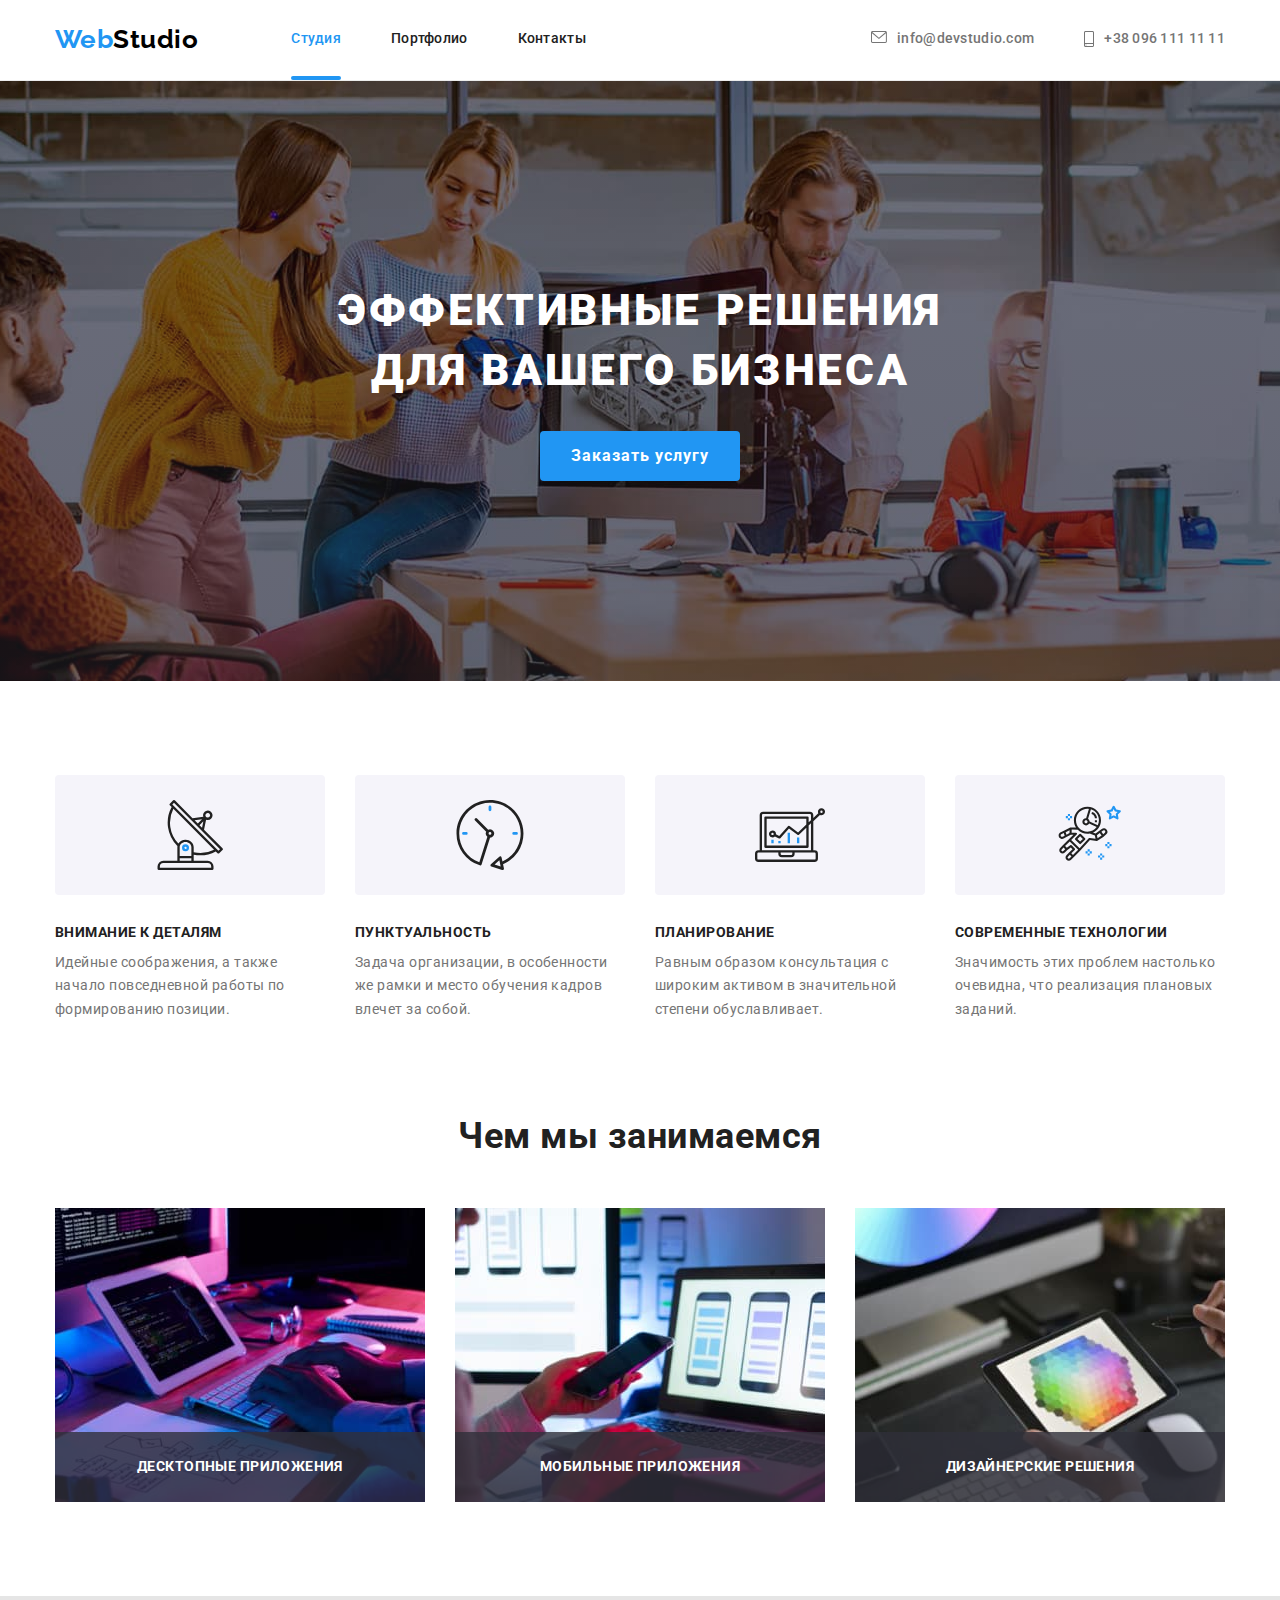
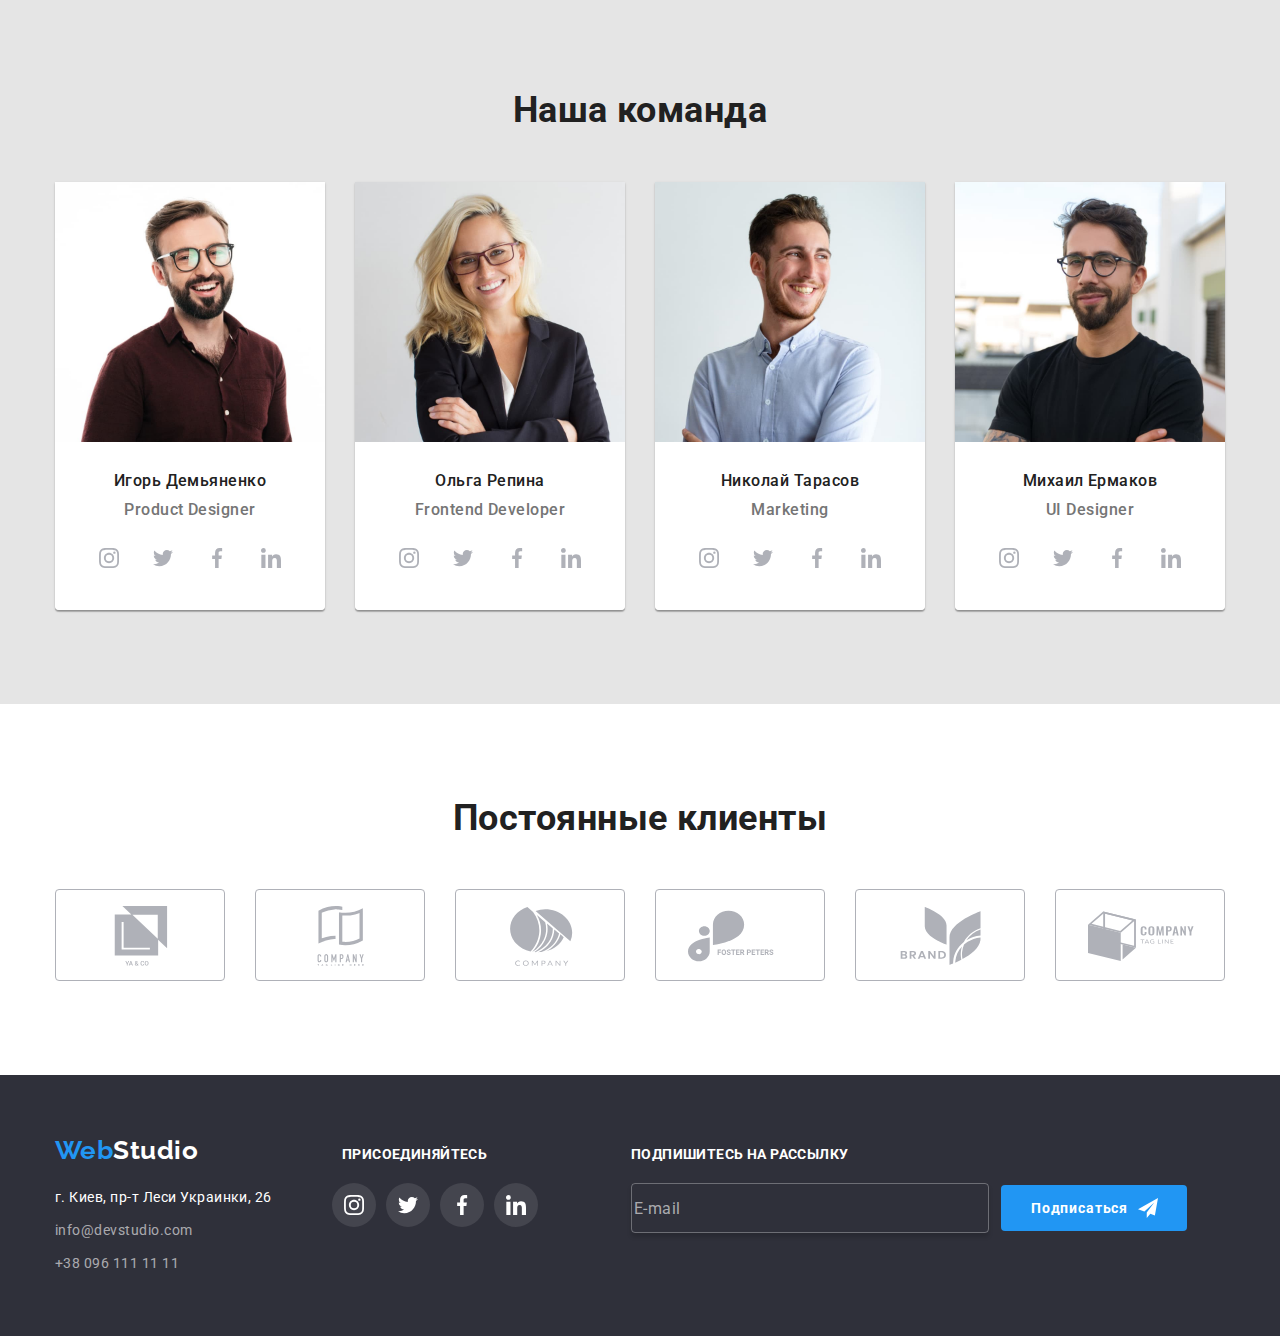
==== index.html @ bc5a78b4 "Made clients section" ====
<!DOCTYPE html>
<html lang="ru">
  <head>
    <meta charset="UTF-8" />
    <meta http-equiv="X-UA-Compatible" content="IE=edge" />
    <meta name="viewport" content="width=device-width, initial-scale=1.0" />
    <title>Document</title>
    <link rel="preconnect" href="https://fonts.googleapis.com" />
    <link rel="preconnect" href="https://fonts.gstatic.com" crossorigin />
    <link
      href="https://fonts.googleapis.com/css2?family=Raleway:wght@700&family=Roboto:wght@400;500;700;900&display=swap"
      rel="stylesheet"
    />
    <link
      rel="stylesheet"
      href="https://cdnjs.cloudflare.com/ajax/libs/modern-normalize/1.1.0/modern-normalize.css"
    />
    <link rel="stylesheet" href="./css/styles.css" />
  </head>

  <body class="page">
    <!-- Шапка сайта -->

    <header class="page-header">
      <div class="container">
        <div class="header-box">
          <nav class="site-nav">
            <a href="./index.html" class="logo logo--header-logo link"
              >Web<span class="logo--dark-logo">Studio</span></a
            >

            <ul class="site-nav__list list">
              <li class="site-nav__item">
                <a href="./index.html" class="site-nav__link link current"
                  >Студия</a
                >
              </li>
              <li class="site-nav__item">
                <a href="./portfolio.html" class="site-nav__link link"
                  >Портфолио</a
                >
              </li>
              <li class="site-nav__item">
                <a href="#" class="site-nav__link link">Контакты</a>
              </li>
            </ul>
          </nav>

          <ul class="header-contacts list">
            <li class="header-contacts__item">
              <a
                href="mailto:info@devstudio.com"
                class="header-contacts__link link"
                ><svg class="header-contacts__icon" width="16" height="12">
                  <use href="./images/symbol-defs.svg#icon-envelope"></use>
                </svg>
                info@devstudio.com</a
              >
            </li>
            <li class="header-contacts__item">
              <a href="tel:+380961111111" class="header-contacts__link link"
                ><svg class="header-contacts__icon" width="10" height="16">
                  <use href="./images/symbol-defs.svg#icon-smartphone"></use>
                </svg>
                +38 096 111 11 11</a
              >
            </li>
          </ul>
        </div>
      </div>
    </header>

    <main>
      <!-- Герой -->

      <section class="hero">
        <div class="container">
          <h1 class="hero-title">Эффективные решения для вашего бизнеса</h1>
          <button type="button" class="button button--primary" data-modal-open>
            Заказать услугу
          </button>
        </div>
      </section>

      <!-- Преймущества -->

      <section class="advantages section">
        <div class="advantages-box container">
          <h2 class="advantages__title section__title visually-hidden">
            Наши преймущества
          </h2>
          <ul class="list advantages-list">
            <li class="advantages-list__item">
              <div class="advantages-list__box">
                <svg class="advantages-list__icon">
                  <use
                    href="./images/symbol-defs.svg#icon-Group123"
                    width="70"
                    height="70"
                  ></use>
                </svg>
              </div>

              <h3 class="advantages-list__title">Внимание к деталям</h3>
              <p class="advantages-list__text">
                Идейные соображения, а также начало повседневной работы по
                формированию позиции.
              </p>
            </li>
            <li class="advantages-list__item">
              <div class="advantages-list__box">
                <svg class="advantages-list__icon">
                  <use
                    href="./images/symbol-defs.svg#icon-clock-1"
                    width="70"
                    height="70"
                  ></use>
                </svg>
              </div>
              <h3 class="advantages-list__title">Пунктуальность</h3>
              <p class="advantages-list__text">
                Задача организации, в особенности же рамки и место обучения
                кадров влечет за собой.
              </p>
            </li>
            <li class="advantages-list__item">
              <div class="advantages-list__box">
                <svg class="advantages-list__icon">
                  <use
                    href="./images/symbol-defs.svg#icon-diagram-1"
                    width="70"
                    height="70"
                  ></use>
                </svg>
              </div>
              <h3 class="advantages-list__title">Планирование</h3>
              <p class="advantages-list__text">
                Равным образом консультация с широким активом в значительной
                степени обуславливает.
              </p>
            </li>
            <li class="advantages-list__item">
              <div class="advantages-list__box">
                <svg class="advantages-list__icon">
                  <use
                    href="./images/symbol-defs.svg#icon-astronaut-1"
                    width="70"
                    height="70"
                  ></use>
                </svg>
              </div>
              <h3 class="advantages-list__title">Современные технологии</h3>
              <p class="advantages-list__text">
                Значимость этих проблем настолько очевидна, что реализация
                плановых заданий.
              </p>
            </li>
          </ul>
        </div>
      </section>

      <!-- Чем мы занимаемся -->

      <section class="work section">
        <div class="work-box container">
          <h2 class="work__title section__title">Чем мы занимаемся</h2>
          <ul class="list work-list">
            <li class="work-list__item">
              <a href="#" class="work-list__link link">
                <img
                  src="./images/img1.jpg"
                  alt="Наши работы"
                  width="370"
                  height="294"
                />

                <h3 class="work-list__text">Десктопные приложения</h3>
              </a>
            </li>
            <li class="work-list__item">
              <a href="#" class="work-list__link link">
                <img
                  src="./images/img2.jpg"
                  alt="Наши работы"
                  width="370"
                  height="294"
                />
                <h3 class="work-list__text">Мобильные приложения</h3>
              </a>
            </li>
            <li class="work-list__item">
              <a href="#" class="work-list__link link">
                <img
                  src="./images/img3.jpg"
                  alt="Наши работы"
                  width="370"
                  height="294"
                />
                <h3 class="work-list__text">Дизайнерские решения</h3>
              </a>
            </li>
          </ul>
        </div>
      </section>

      <!-- Наша команда-->

      <section class="section team">
        <div class="team-box container">
          <h2 class="section__title team__title">Наша команда</h2>
          <ul class="list team-list">
            <li class="team-list__item">
              <img
                src="./images/img-demyanenko.jpg"
                alt="Наши специалисты"
                width="270"
                height="260"
              />
              <div class="team-list__text-wrapper">
                <h3 class="team-list__text team-list__text--dark">
                  Игорь Демьяненко
                </h3>
                <p class="team-list__subtext">Product Designer</p>

                <ul class="list social-list">
                  <li class="social-list__item">
                    <a href="#" class="link social-list__link">
                      <div class="social-list__box">
                        <svg class="social-list__icon">
                          <use
                            href="./images/symbol-defs.svg#icon-instagram-2"
                          ></use>
                        </svg>
                      </div>
                    </a>
                  </li>

                  <li class="social-list__item">
                    <a href="#" class="link social-list__link">
                      <div class="social-list__box">
                        <svg class="social-list__icon">
                          <use
                            href="./images/symbol-defs.svg#icon-twitter-1"
                          ></use>
                        </svg>
                      </div>
                    </a>
                  </li>

                  <li class="social-list__item">
                    <a href="#" class="link social-list__link">
                      <div class="social-list__box">
                        <svg class="social-list__icon">
                          <use
                            href="./images/symbol-defs.svg#icon-facebook-1"
                          ></use>
                        </svg>
                      </div>
                    </a>
                  </li>

                  <li class="social-list__item">
                    <a href="#" class="link social-list__link">
                      <div class="social-list__box">
                        <svg class="social-list__icon">
                          <use
                            href="./images/symbol-defs.svg#icon-linkedin-1"
                          ></use>
                        </svg>
                      </div>
                    </a>
                  </li>
                </ul>
              </div>
            </li>
            <li class="team-list__item">
              <img
                src="./images/img-repyna.jpg"
                alt="Наши специалисты"
                width="270"
                height="260"
              />
              <div class="team-list__text-wrapper">
                <h3 class="team-list__text team-list__text--dark">
                  Ольга Репина
                </h3>
                <p class="team-list__subtext">Frontend Developer</p>

                <ul class="list social-list">
                  <li class="social-list__item">
                    <a href="#" class="link social-list__link">
                      <div class="social-list__box">
                        <svg class="social-list__icon">
                          <use
                            href="./images/symbol-defs.svg#icon-instagram-2"
                          ></use>
                        </svg>
                      </div>
                    </a>
                  </li>

                  <li class="social-list__item">
                    <a href="#" class="link social-list__link">
                      <div class="social-list__box">
                        <svg class="social-list__icon">
                          <use
                            href="./images/symbol-defs.svg#icon-twitter-1"
                          ></use>
                        </svg>
                      </div>
                    </a>
                  </li>

                  <li class="social-list__item">
                    <a href="#" class="link social-list__link">
                      <div class="social-list__box">
                        <svg class="social-list__icon">
                          <use
                            href="./images/symbol-defs.svg#icon-facebook-1"
                          ></use>
                        </svg>
                      </div>
                    </a>
                  </li>

                  <li class="social-list__item">
                    <a href="#" class="link social-list__link">
                      <div class="social-list__box">
                        <svg class="social-list__icon">
                          <use
                            href="./images/symbol-defs.svg#icon-linkedin-1"
                          ></use>
                        </svg>
                      </div>
                    </a>
                  </li>
                </ul>
              </div>
            </li>
            <li class="team-list__item">
              <img
                src="./images/img-tarasov.jpg"
                alt="Наши специалисты"
                width="270"
                height="260"
              />
              <div class="team-list__text-wrapper">
                <h3 class="team-list__text team-list__text--dark">
                  Николай Тарасов
                </h3>
                <p class="team-list__subtext">Marketing</p>

                <ul class="list social-list">
                  <li class="social-list__item">
                    <a href="#" class="link social-list__link">
                      <div class="social-list__box">
                        <svg class="social-list__icon">
                          <use
                            href="./images/symbol-defs.svg#icon-instagram-2"
                          ></use>
                        </svg>
                      </div>
                    </a>
                  </li>

                  <li class="social-list__item">
                    <a href="#" class="link social-list__link">
                      <div class="social-list__box">
                        <svg class="social-list__icon">
                          <use
                            href="./images/symbol-defs.svg#icon-twitter-1"
                          ></use>
                        </svg>
                      </div>
                    </a>
                  </li>

                  <li class="social-list__item">
                    <a href="#" class="link social-list__link">
                      <div class="social-list__box">
                        <svg class="social-list__icon">
                          <use
                            href="./images/symbol-defs.svg#icon-facebook-1"
                          ></use>
                        </svg>
                      </div>
                    </a>
                  </li>

                  <li class="social-list__item">
                    <a href="#" class="link social-list__link">
                      <div class="social-list__box">
                        <svg class="social-list__icon">
                          <use
                            href="./images/symbol-defs.svg#icon-linkedin-1"
                          ></use>
                        </svg>
                      </div>
                    </a>
                  </li>
                </ul>
              </div>
            </li>
            <li class="team-list__item">
              <img
                src="./images/img-ermakov.jpg"
                alt="Наши специалисты"
                width="270"
                height="260"
              />
              <div class="team-list__text-wrapper">
                <h3 class="team-list__text team-list__text--dark">
                  Михаил Ермаков
                </h3>
                <p class="team-list__subtext">UI Designer</p>

                <ul class="list social-list">
                  <li class="social-list__item">
                    <a href="#" class="link social-list__link">
                      <div class="social-list__box">
                        <svg class="social-list__icon">
                          <use
                            href="./images/symbol-defs.svg#icon-instagram-2"
                          ></use>
                        </svg>
                      </div>
                    </a>
                  </li>

                  <li class="social-list__item">
                    <a href="#" class="link social-list__link">
                      <div class="social-list__box">
                        <svg class="social-list__icon">
                          <use
                            href="./images/symbol-defs.svg#icon-twitter-1"
                          ></use>
                        </svg>
                      </div>
                    </a>
                  </li>

                  <li class="social-list__item">
                    <a href="#" class="link social-list__link">
                      <div class="social-list__box">
                        <svg class="social-list__icon">
                          <use
                            href="./images/symbol-defs.svg#icon-facebook-1"
                          ></use>
                        </svg>
                      </div>
                    </a>
                  </li>

                  <li class="social-list__item">
                    <a href="#" class="link social-list__link">
                      <div class="social-list__box">
                        <svg class="social-list__icon">
                          <use
                            href="./images/symbol-defs.svg#icon-linkedin-1"
                          ></use>
                        </svg>
                      </div>
                    </a>
                  </li>
                </ul>
              </div>
            </li>
          </ul>
        </div>
      </section>

      <!-- Постоянные клиенты -->

      <section class="section clients">
        <div class="container">
          <h2 class="section__title clients__title">Постоянные клиенты</h2>

          <ul class="list clients-list">
            <li class="clients-list__item">
              <a href="#" class="clients-list__link link">
                <div class="clients-list__box">
                  <svg class="clients-list__icon">
                    <use href="./images/symbol-defs.svg#icon-group"></use>
                  </svg>
                </div>
              </a>
            </li>

            <li class="clients-list__item">
              <a href="#" class="clients-list__link link">
                <div class="clients-list__box">
                  <svg class="clients-list__icon">
                    <use href="./images/symbol-defs.svg#icon-group-1"></use>
                  </svg>
                </div>
              </a>
            </li>

            <li class="clients-list__item">
              <a href="#" class="clients-list__link link">
                <div class="clients-list__box">
                  <svg class="clients-list__icon">
                    <use href="./images/symbol-defs.svg#icon-group-2"></use>
                  </svg>
                </div>
              </a>
            </li>

            <li class="clients-list__item">
              <a href="#" class="clients-list__link link">
                <div class="clients-list__box">
                  <svg class="clients-list__icon">
                    <use href="./images/symbol-defs.svg#icon-group-3"></use>
                  </svg>
                </div>
              </a>
            </li>

            <li class="clients-list__item">
              <a href="#" class="clients-list__link link">
                <div class="clients-list__box">
                  <svg class="clients-list__icon">
                    <use href="./images/symbol-defs.svg#icon-group-4"></use>
                  </svg>
                </div>
              </a>
            </li>

            <li class="clients-list__item">
              <a href="#" class="clients-list__link link">
                <div class="clients-list__box">
                  <svg class="clients-list__icon">
                    <use href="./images/symbol-defs.svg#icon-group-5"></use>
                  </svg>
                </div>
              </a>
            </li>
          </ul>
        </div>
      </section>
    </main>

    <!-- Футер -->

    <footer class="page-footer">
      <div class="footer-info container">
        <div class="footer-contacts">
          <a href="./index.html" class="link logo logo--footer-logo"
            >Web<span class="logo--light-logo">Studio</span></a
          >
          <address>г. Киев, пр-т Леси Украинки, 26</address>
          <ul class="footer-contacts list">
            <li class="footer-contacts-item">
              <a
                href="mailto:info@devstudio.com"
                class="footer-contacts__link link"
                >info@devstudio.com</a
              >
            </li>
            <li class="footer-contacts-item">
              <a href="tel:+380961111111" class="footer-contacts__link link"
                >+38 096 111 11 11</a
              >
            </li>
          </ul>
        </div>

        <div class="footer-links">
          <h2 class="footer-title">Присоединяйтесь</h2>

          <ul class="list social-list">
            <li class="social-item">
              <a href="#" class="link">
                <div class="social-box">
                  <svg class="social-icon">
                    <use href="./images/symbol-defs.svg#icon-instagram-2"></use>
                  </svg>
                </div>
              </a>
            </li>

            <li class="social-item">
              <a href="#" class="link">
                <div class="social-box">
                  <svg class="social-icon">
                    <use href="./images/symbol-defs.svg#icon-twitter-1"></use>
                  </svg>
                </div>
              </a>
            </li>

            <li class="social-item">
              <a href="#" class="link">
                <div class="social-box">
                  <svg class="social-icon">
                    <use href="./images/symbol-defs.svg#icon-facebook-1"></use>
                  </svg>
                </div>
              </a>
            </li>

            <li class="social-item">
              <a href="#" class="link">
                <div class="social-box">
                  <svg class="social-icon">
                    <use href="./images/symbol-defs.svg#icon-linkedin-1"></use>
                  </svg>
                </div>
              </a>
            </li>
          </ul>
        </div>

        <div class="subscription">
          <h2 class="footer-title">Подпишитесь на рассылку</h2>

          <div class="subscription-box">
            <form class="form">
              <label for="">
                <input
                  type="email"
                  name="email"
                  placeholder="E-mail"
                  class="ft-input"
                />
              </label>
              <button type="submit" class="footer-btn button">
                Подписаться
                <svg class="social-icon">
                  <use href="./images/symbol-defs.svg#icon-icon-send"></use>
                </svg>
              </button>
            </form>
          </div>
        </div>
      </div>
    </footer>

    <!-------------------------------- Модальное окно -->

    <div class="backdrop is-hidden" data-modal>
      <div class="modal">
        <button type="button" class="close-btn" data-modal-close>
          <svg class="modal-icon">
            <use href="./images/symbol-defs.svg#icon-Vector"></use>
          </svg>
        </button>

        <form action="" method="GET" class="modal-form">
          <p class="modal-title">Оставьте свои данные, мы вам перезвоним</p>
          <div class="form-field">
            <label for="name-input" class="form-input-text">Имя</label>
            <div class="input-wrapper">
              <input
                type="text"
                name="user-name"
                id="name-input"
                class="form-input"
              />
              <svg class="input-icon" width="18" height="18">
                <use
                  href="./images/symbol-defs.svg#icon-person-black-18dp-1"
                ></use>
              </svg>
            </div>
          </div>
          <div class="form-field">
            <label for="tel-input" class="form-input-text">Телефон</label>
            <div class="input-wrapper">
              <input
                type="tel"
                id="tel-input"
                name="user-phone"
                class="form-input"
              />
              <svg class="input-icon" width="18" height="18">
                <use
                  href="./images/symbol-defs.svg#icon-phone-black-18dp-1"
                ></use>
              </svg>
            </div>
          </div>
          <div class="form-field">
            <label for="email-input" class="form-input-text">Почта</label>
            <div class="input-wrapper">
              <input
                type="email"
                id="email-input"
                name="user-email"
                class="form-input"
              />
              <svg class="input-icon" width="18" height="18">
                <use
                  href="./images/symbol-defs.svg#icon-email-black-18dp-1"
                ></use>
              </svg>
            </div>
          </div>

          <div class="form-field">
            <label for="comment" class="form-input-text">Комментарий</label>
            <textarea
              name="user-comment"
              id="comment"
              class="form-text"
              placeholder="Введите текст"
            ></textarea>
          </div>

          <div class="form-field">
            <input
              type="checkbox"
              class="input-check visually-hidden"
              id="input-check"
            />
            <label for="input-check" class="input-check-text">
              <span>
                <svg class="check-icon" width="16" height="15">
                  <use href="./images/symbol-defs.svg#icon-Vector-4"></use>
                </svg>
              </span>
              Соглашаюсь с рассылкой и принимаю&nbsp
              <a href="#"> Условия договора</a>
            </label>
          </div>

          <button type="submit" class="button modal-send-button">
            Отправить
          </button>
        </form>
      </div>
    </div>

    <script src="./js/modal.js"></script>
  </body>
</html>
---- css/styles.css ----
:root {
  --primary-text-color: #757575;
  --title-text-color: #212121;
  --primary-accent-color: #2196f3;
  --secondary-accent-color: #ffffff;
  --logo-color: #000000;
  --footer-link-color: rgba(255, 255, 255, 0.6);

  /* --primary-bg-color: #e5e5e5; */
  --header-bg-color: #ffffff;
  --hero-bg-color: #2f303a;
  --footer-bg-color: #2f303a;
  /* --secondary-bg-color: #f5f4fa; */
  --primary-bg-color: #f5f4fa;
  --secondary-bg-color: #e5e5e5;

  --card-set-gap: 30px;

  /* -------------Переменные переходов */

  --transition-time: 500ms;
  --transition-time-func: cubic-bezier(0.4, 0, 0.2, 1);
}

/* палитра текста */

/* Основной цвет текста: #757575; */

/* Вторичный цвет текста: #212121; */

/* Акцент:#2196F3; */

/* Белый #FFFFFF; */

/* Футер адресс #FFFFFF; */

/* Футер ссылки rgba(255, 255, 255, 0.6); */

/* WEB #2196F3; studio #000000; #FFFFFF; */

/* Герой #FFFFFF; */

/* Палитра фона */

/* Хэдер #FFFFFF; */

/* Герой #2F303A; */

/* Основной фон #E5E5E5; */

/* Вторичный фон+фильтр #F5F4FA; */

body {
  color: var(--primary-text-color);
  background-color: var(--header-bg-color);

  font-family: Roboto, sans-serif;
  letter-spacing: 0.03em;
}

/* Ссылки */
.link {
  color: inherit;
  text-decoration: none;
}

/* Списки */
.list {
  margin: 0;
  padding: 0;
  list-style: none;
}

/* Изображения */

img {
  display: block;
  max-width: 100%;
  height: auto;
}

/* сброс */
h1,
h2,
h3,
h4,
h5,
h6,
p {
  margin: 0;
  padding: 0;
}

/* -------------------visually-hidden */

.visually-hidden {
  position: absolute;
  width: 1px;
  height: 1px;
  margin: -1px;
  padding: 0;
  overflow: hidden;
  border: 0;
  clip: rect(0 0 0 0);
}

/* CONTAINER */
.container {
  max-width: 1200px;
  padding-left: 15px;
  padding-right: 15px;
  margin: 0 auto;
}

/* ------------------------------------------- */
/* ------------------------------------------- */
/* ------------------------------------------- */
/* ----------------COMPONENTS_____________________ */

.logo {
  color: var(--primary-accent-color);

  font-family: Raleway, sans-serif;
  font-weight: 700;
  font-size: 26px;
  line-height: 1.19;
  display: inline-block;
}

/* Sections */

.section {
  padding-top: 94px;
  padding-bottom: 94px;
}

.section__title {
  color: var(--title-text-color);

  font-weight: 700;
  font-size: 36px;
  line-height: 1.16;
  text-align: center;
}

/* ------------------------------------------- */
/* ------------------------------------------- */
/* ------------------------------------------- */

/* ---------------------------------------------------start */
/* Кнопки */

.button {
  border: 2px solid transparent;
  border-radius: 4px;
  cursor: pointer;
  font-family: inherit;
  font-style: 16px;
  transition: background-color var(--transition-time)
      var(--transition-time-func),
    box-shadow var(--transition-time) var(--transition-time-func);
}

.button--primary {
  width: 200px;
  height: 50px;
  text-align: center;

  color: var(--secondary-accent-color);
  background-color: var(--primary-accent-color);

  font-weight: 700;
  line-height: 1.87;
  letter-spacing: 0.06em;
}

.button--primary:hover,
.button--primary:focus {
  background-color: #188ce8;
  box-shadow: 0px 4px 4px rgba(0, 0, 0, 0.25);
}

/* ______________________________________________________end */

.button.filter {
  padding: 4px 20px;

  color: var(--title-text-color);
  background-color: var(--primary-bg-color);

  /* font-family: inherit; */
  font-weight: 500;
  /* font-size: 16px; */
  line-height: 1.62;
  letter-spacing: inherit;
  transition: color var(--transition-time) var(--transition-time-func),
    box-shadow var(--transition-time) var(--transition-time-func),
    background-color var(--transition-time) var(--transition-time-func);
}

.button.filter:hover,
.button.filter:focus {
  color: var(--secondary-accent-color);
  background-color: var(--primary-accent-color);

  /* font-family: inherit; */
  font-weight: 500;
  /* font-size: 16px; */
  line-height: 1.62;
  letter-spacing: inherit;
  box-shadow: 0px 3px 1px rgba(0, 0, 0, 0.1), 0px 1px 2px rgba(0, 0, 0, 0.08),
    0px 2px 2px rgba(0, 0, 0, 0.12);
}

/* Ссылки на соц.сети */

.social-box {
  display: flex;
  justify-content: center;
  width: 44px;
  height: 44px;
}

.social-icon {
  width: 20px;
  height: 20px;
}

/* -------------------------------------------start */
/* HEADER */

.page-header {
  padding-top: 24px;
  padding-bottom: 25px;
  border-bottom: 1px solid #ececec;

  color: var(--title-text-color);
  background-color: var(--secondary-accent-color);
}

.header-box {
  display: flex;
  align-items: center;
}

.logo--header-logo {
  margin-right: 93px;
}

.logo--dark-logo {
  color: var(--logo-color);
}

/* site-nav */

.site-nav {
  display: flex;
  align-items: center;
}

.site-nav__list {
  color: var(--title-text-color);
  font-weight: 500;
  font-size: 14px;
  line-height: 1.14;
  letter-spacing: 0.02em;

  display: flex;
}

.site-nav__item:not(:last-child) {
  margin-right: 50px;
}

.site-nav__link:hover,
.site-nav__link:focus {
  color: var(--primary-accent-color);
}

.site-nav__link {
  transition: color var(--transition-time) var(--transition-time-func),
    fill var(--transition-time) var(--transition-time-func);
}

.site-nav__list .current {
  position: relative;
  color: var(--primary-accent-color);
}

/* ---------Полоска активной вкладки  */

.site-nav__link.current::after {
  content: "";
  position: absolute;
  left: 0;
  top: 46px;
  width: 100%;
  height: 4px;
  background-color: var(--primary-accent-color);
  border-radius: 2px;
}

/* header-contacts */

.header-contacts {
  color: var(--primary-text-color);
  font-weight: 500;
  font-size: 14px;
  line-height: 1.14;
  letter-spacing: 0.02em;

  display: flex;
  margin-left: auto;
}

.header-contacts__item {
  display: flex;
  align-items: center;
}

.header-contacts__link {
  display: flex;
  transition: color var(--transition-time) var(--transition-time-func),
    fill var(--transition-time) var(--transition-time-func);
}

.header-contacts__icon {
  margin-right: 10px;
  fill: var(--primary-text-color);

  justify-content: center;
  align-items: center;

  transition: fill var(--transition-time) var(--transition-time-func);
}

.header-contacts__item:not(:last-child) {
  margin-right: 50px;
}

.header-contacts__link:focus:focus,
.header-contacts__link:hover:hover,
.header-contacts__link:focus .header-contacts__icon,
.header-contacts__link:hover .header-contacts__icon {
  color: var(--primary-accent-color);
  fill: var(--primary-accent-color);
}

/* Hero */

.hero {
  padding-top: 200px;
  padding-bottom: 200px;

  max-width: 1600px;
  margin-right: auto;
  margin-left: auto;

  background-color: var(--hero-bg-color);
  text-align: center;
  background-image: linear-gradient(rgba(0, 0, 0, 0.2), rgba(47, 48, 58, 0.4)),
    url(../images/hero-bg.jpg);
  background-repeat: no-repeat;
  background-position: center;
}

.hero-title {
  max-width: 696px;
  margin-top: 0;
  margin-right: auto;
  margin-left: auto;
  margin-bottom: 30px;

  color: var(--secondary-accent-color);

  font-weight: 900;
  font-size: 44px;
  line-height: 1.36;
  letter-spacing: 0.06em;
  text-transform: uppercase;
}

/* HERO-кнопка */
.button.primary {
  margin-top: 0;
  margin-bottom: 0;
  margin-left: auto;
  margin-right: auto;
  padding-top: 8px;
  padding-bottom: 8px;
  padding-left: 30px;
  padding-right: 30px;

  color: var(--secondary-accent-color);
  background-color: var(--primary-accent-color);

  /* font-family: inherit; */
  font-weight: 700;
  /* font-size: 16px; */
  line-height: 1.87;
  letter-spacing: 0.06em;

  /* transition: background-color var(--transition-time)
      var(--transition-time-func),
    box-shadow var(--transition-time) var(--transition-time-func); */
}

.button.primary:hover,
.button.primary:focus {
  background-color: #188ce8;
  box-shadow: 0px 4px 4px rgba(0, 0, 0, 0.25);
}

/* ---------------------------------------------------end */

/* Секция преймущества */

/* .advantages {
  outline: 2px solid tomato;
  background-color: rgb(131, 71, 71);
} */

.advantages__title {
  margin-bottom: 50px;
}

.advantages-list {
  margin-left: calc(-1 * var(--card-set-gap));

  font-size: 14px;
  line-height: 1.71;

  display: flex;
}

.advantages-list__item {
  margin-left: var(--card-set-gap);

  flex-basis: calc((100% / 4) - var(--card-set-gap));
}

.advantages-list__box {
  width: 270px;
  height: 120px;
  border-radius: 4px;
  padding: 25px 100px;
  margin-bottom: 30px;

  background-color: var(--primary-bg-color);
}

.advantages-list__title {
  margin-bottom: 10px;

  color: var(--title-text-color);

  font-weight: 700;
  font-size: 14px;
  line-height: 1.14;
  text-transform: uppercase;
}

/* Секция Чем мы занимаемся */

.work {
  padding-top: 0;

  text-align: center;
}

.work__title {
  margin-bottom: 50px;
}

.work-list {
  margin-left: calc(-1 * var(--card-set-gap));

  display: flex;
}

.work-list__item {
  position: relative;

  margin-left: var(--card-set-gap);

  flex-basis: calc((100% / 3) - var(--card-set-gap));
}

.work-list__text {
  position: absolute;
  width: 100%;
  height: auto;
  left: 0;
  bottom: 0;

  padding-top: 27px;
  padding-bottom: 27px;

  font-family: Roboto;
  font-weight: 700;
  font-size: 14px;
  line-height: 1.14;
  text-align: center;
  letter-spacing: 0.03em;
  text-transform: uppercase;

  color: var(--secondary-accent-color);
  background-color: rgba(47, 48, 58, 0.8);
}

/* Секция Команда */

.team {
  background-color: var(--secondary-bg-color);
}

.team__title {
  margin-bottom: 50px;
}

.team-list {
  margin-left: calc(-1 * var(--card-set-gap));

  font-size: 16px;
  line-height: 1.18;
  text-align: center;

  display: flex;
}

.team-list__item {
  margin-left: var(--card-set-gap);

  flex-basis: calc((100% / 4) - var(--card-set-gap));

  border-radius: 0 0 4px 4px;

  box-shadow: 0px 1px 3px rgba(0, 0, 0, 0.12), 0px 1px 1px rgba(0, 0, 0, 0.14),
    0px 2px 1px rgba(0, 0, 0, 0.2);
}

.team-list__text-wrapper {
  padding: 30px 32px;
  border-radius: 0 0 4px 4px;
  background-color: var(--header-bg-color);
}

.team-list__text {
  margin-bottom: 10px;

  font-size: 16px;
  line-height: 1.18;
  font-weight: 500;
}

.team-list__text--dark {
  color: var(--title-text-color);
}

.team-list__subtext {
  font-size: 16px;
  line-height: 1.18;
  font-weight: 500;
  margin-bottom: 16px;
}

/* .team-list img {
  margin-bottom: 30px;
} */

/* ------------------------SOCIAL-LIST------------- */
.social-list {
  margin-left: -10px;

  display: flex;
}

.social-list__item {
  margin-left: 10px;

  flex-basis: calc((100% / 3) - 10px);
}

.social-list__link {
  display: flex;
  align-items: center;
}

.social-list__icon {
  width: 20px;
  height: 20px;
  fill: #afb1b8;
  align-self: center;
  transition: fill var(--transition-time) var(--transition-time-func);
}

.social-list__link:hover .social-list__icon,
.social-list__link:focus .social-list__icon {
  fill: var(--secondary-accent-color);
}

.social-list__box {
  display: flex;
  justify-content: center;
  width: 44px;
  height: 44px;
  border-radius: 50%;
  transition: background-color var(--transition-time)
    var(--transition-time-func);
}

.social-list__link:hover .social-list__box,
.social-list__link:focus .social-list__box {
  background-color: var(--primary-accent-color);
}

/* ------------------------SOCIAL-LIST------------- */

/* Секция Постоянные клиенты */

.clients__title {
  margin-bottom: 50px;
}

.clients-list {
  margin-left: calc(-1 * var(--card-set-gap));
  margin-bottom: calc(-1 * var(--card-set-gap));

  display: flex;
}

.clients-list__item {
  margin-left: var(--card-set-gap);
  margin-bottom: var(--card-set-gap);

  flex-basis: calc((100% / 5) - var(--card-set-gap));
}

.clients-list__box {
  width: 170px;
  height: 92px;
  padding: 16px 32px;
  border: 1px solid #afb1b8;
  border-radius: 4px;

  transition: border var(--transition-time) var(--transition-time-func);
}

.clients-list__icon {
  width: 106px;
  height: 60px;

  fill: #afb1b8;

  transition: fill var(--transition-time) var(--transition-time-func);
}

.clients-list__link:hover .clients-list__icon,
.clients-list__link:focus .clients-list__icon {
  fill: var(--primary-accent-color);
}

.clients-list__link:hover .clients-list__box,
.clients-list__link:focus .clients-list__box {
  border: 1px solid var(--primary-accent-color);
}

/* Секция Примеры работ */

/* .example {
  background-color: var(--header-bg-color);
} */

.filter-list {
  margin-bottom: 50px;
  display: flex;
  justify-content: center;
}

.filter-item:not(:last-child) {
  margin-right: 8px;
}

.filter-item {
  position: relative;
}

/* .filter-item::after {
  position: absolute;
  top: 0;
  left: 0;
  border-radius: 4px;
  content: "";
  width: 100%;
  height: 100%;

  z-index: -1;

  opacity: 0;

  transition: opacity var(--transition-time) var(--transition-time-func);

  text-shadow: 0px 4px 4px rgba(0, 0, 0, 0.25);

  box-shadow: 0px 3px 1px rgba(0, 0, 0, 0.1), 0px 1px 2px rgba(0, 0, 0, 0.08),
    0px 2px 2px rgba(0, 0, 0, 0.12);
}

.filter-item:hover::after {
  opacity: 1;
} */

/* Карточки секции Примеры */

.example-item:hover,
.example-item:focus {
  cursor: pointer;

  /* box-shadow: 0px 1px 1px rgba(0, 0, 0, 0.12), 0px 4px 4px rgba(0, 0, 0, 0.06),
    1px 4px 6px rgba(0, 0, 0, 0.16); */
}

.example-item {
  position: relative;
}

.example-item::after {
  display: inline-block;
  position: absolute;
  top: 0;
  left: 0;
  content: "";
  width: 100%;
  height: 100%;

  opacity: 0;
  transition: opacity var(--transition-time) var(--transition-time-func);

  box-shadow: 0px 1px 1px rgba(0, 0, 0, 0.12), 0px 4px 4px rgba(0, 0, 0, 0.06),
    1px 4px 6px rgba(0, 0, 0, 0.16);
}

.example-item:hover::after {
  opacity: 1;
}

/* .card-thumb > img {
  margin-bottom: 20px;
} */

.card-thumb {
  position: relative;
  overflow: hidden;
}

.card-thumb-text {
  padding: 20px 24px;
  border: 1px solid #eeeeee;
  border-top: none;
}

.card-thumb-description {
  display: block;

  position: absolute;

  padding: 63px 24px;

  font-family: Roboto;
  font-size: 18px;
  line-height: 1.56;
  letter-spacing: 0.03em;

  color: var(--secondary-accent-color);
  background-color: rgba(33, 150, 243, 0.9);

  /* overflow: hidden; */

  /* opacity: 0; */

  pointer-events: none;

  transition: transform var(--transition-time) var(--transition-time-func);
}

.example-item:hover .card-thumb-description,
.example-item:focus .card-thumb-description {
  /* bottom: 0;
  left: 0; */

  transform: translateY(-100%);

  /* opacity: 1; */
}

.example-list .title {
  margin-bottom: 4px;

  color: var(--title-text-color);

  font-weight: 700;
  font-size: 18px;
  line-height: 2;
  letter-spacing: 0.06em;
  text-align: left;
}

.example-list .description {
  color: var(--primary-text-color);

  font-size: 16px;
  line-height: 1.87;
  text-align: left;
}

.example-list {
  margin-left: calc(-1 * var(--card-set-gap));
  margin-bottom: calc(-1 * var(--card-set-gap));

  display: flex;
  flex-wrap: wrap;
}

.example-item {
  margin-left: var(--card-set-gap);
  margin-bottom: var(--card-set-gap);
  flex-basis: calc((100% / 3) - var(--card-set-gap));
}

/* .card-thumb {
  border: 1px solid #eeeeee;
} */

/* -------------------------------------start */

/* футер */

.page-footer {
  padding-top: 60px;
  padding-bottom: 60px;

  color: var(--secondary-accent-color);
  background-color: var(--footer-bg-color);

  font-size: 14px;
  line-height: 1.71;
}

.logo--light-logo {
  color: var(--secondary-accent-color);
}

.logo--footer-logo {
  margin-bottom: 20px;
}

/* -----------------------------------------------end */

.page-footer address {
  margin-bottom: 9px;

  font-style: normal;
}

.footer-contacts__link {
  color: var(--footer-link-color);

  transition: color var(--transition-time) var(--transition-time-func);
}

.footer-contacts__link:focus,
.footer-contacts__link:hover {
  color: var(--primary-accent-color);
}

.footer-contacts-item:not(:last-child) {
  margin-bottom: 9px;
}

.page-footer .social-list {
  display: flex;
}

.footer-info {
  display: flex;
  align-items: baseline;
}

.footer-links {
  margin-left: 70px;
}

.footer-links .social-item .link .social-box {
  transition: background-color var(--transition-time)
    var(--transition-time-func);
}

.footer-links .social-item .link:hover .social-icon,
.footer-links .social-item .link:focus .social-icon {
  fill: var(--secondary-accent-color);
}

.footer-links .social-item .link:hover .social-box,
.footer-links .social-item .link:hover .social-box {
  background-color: var(--primary-accent-color);
  border-radius: 50%;
}

.footer-links .social-icon {
  fill: var(--secondary-accent-color);
  align-self: center;
}

.footer-links .social-box {
  background-color: rgba(255, 255, 255, 0.1);
  border-radius: 50%;
}

.footer-links .social-item:not(:first-child) {
  margin-left: 10px;
}

.page-footer .footer-title {
  margin-bottom: 20px;

  font-family: Roboto;
  font-weight: 700;
  font-size: 14px;
  line-height: 1.14;
  letter-spacing: 0.03em;
  text-transform: uppercase;
}

/* Футер Форма подписки */

.subscription {
  margin-left: 93px;
}

.subscription-box {
  display: flex;
  align-items: center;
}

.form {
  display: flex;
  align-items: center;
}

.form .ft-input {
  display: block;
  width: 358px;
  height: 50px;
  border: 1px solid rgba(255, 255, 255, 0.3);
  border-radius: 4px;
  box-shadow: 0px 4px 4px rgba(0, 0, 0, 0.15);
  background-color: transparent;
  color: rgba(255, 255, 255, 0.6);
  font-weight: 400;
  font-size: 16px;
  line-height: 1.25;
  letter-spacing: 0.03em;
}

.form .ft-input::placeholder {
  color: rgba(255, 255, 255, 0.6);
  font-weight: 400;
  font-size: 16px;
  line-height: 1.25;
  letter-spacing: 0.03em;
}

.footer-btn {
  margin-left: 12px;

  padding: 8px 27px 8px 28px;

  color: var(--secondary-accent-color);
  background-color: var(--primary-accent-color);

  /* font-family: inherit; */
  font-weight: 700;
  /* font-size: 16px; */
  line-height: 1.87;
  letter-spacing: 0.06em;

  display: flex;
  justify-content: center;
  align-items: center;

  /* transition: background-color var(--transition-time)
      var(--transition-time-func),
    box-shadow var(--transition-time) var(--transition-time-func); */
}

.footer-btn:hover,
.footer-btn:focus {
  background-color: #188ce8;
  box-shadow: 0px 4px 4px rgba(0, 0, 0, 0.25);
}

.footer-btn .social-icon {
  margin-left: 10px;
  fill: var(--secondary-accent-color);
}

/* ------------------Модальное окно */

.backdrop {
  width: 100%;
  height: 100%;
  position: fixed;
  top: 0;
  left: 0;
  background-color: rgba(0, 0, 0, 0.2);
  transition: opacity var(--transition-time) var(--transition-time-func),
    transform var(--transition-time) var(--transition-time-func);
}

.modal {
  width: 528px;
  min-height: 581px;
  padding: 40px;
  background: var(--secondary-accent-color);
  box-shadow: 0px 1px 3px rgba(0, 0, 0, 0.12), 0px 1px 1px rgba(0, 0, 0, 0.14),
    0px 2px 1px rgba(0, 0, 0, 0.2);
  border-radius: 4px;
  position: absolute;
  left: 50%;
  top: 50%;
  transform: scale(1);
  transform: translate(-50%, -50%);
  opacity: 1;
  transition: opacity var(--transition-time) var(--transition-time-func),
    transform var(--transition-time) var(--transition-time-func);
}

.modal-title {
  font-weight: 700;
  font-size: 20px;
  line-height: 1.15;
  text-align: center;
  letter-spacing: 0.03em;
  margin-bottom: 12px;

  color: var(--title-text-color);
}

.modal-title {
  font-weight: 700;
  font-size: 20px;
  line-height: 1.15;
  text-align: center;
  letter-spacing: 0.03em;
  margin-bottom: 12px;
  display: inline-block;
}

.form-input {
  width: 100%;
  height: 40px;
  padding-left: 42px;
  outline: none;
  border: 1px solid rgba(33, 33, 33, 0.2);
  border-radius: 4px;
  cursor: pointer;
  transition: border-color var(--transition-time) var(--transition-time-func),
    fill var(--transition-time) var(--transition-time-func);
}

.form-input:focus,
.form-input:hover {
  border-color: var(--primary-accent-color);
}

.form-input:focus + .input-icon,
.form-input:hover + .input-icon {
  fill: var(--primary-accent-color);
}

.input-icon:hover ~ .form-input,
.input-icon:focus ~ .form-input {
  border-color: var(--primary-accent-color);
}

.input-icon:hover,
.input-icon:focus {
  fill: var(--primary-accent-color);
}

.form-input-text {
  margin-bottom: 4px;
  display: block;
  font-weight: 400;
  font-size: 12px;
  line-height: 1.16;
  letter-spacing: 0.01em;

  color: var(--primary-text-color);
}

.form-field {
  margin-bottom: 10px;
}

.input-wrapper {
  position: relative;
  cursor: pointer;
}

.input-icon {
  position: absolute;
  left: 12px;
  top: 50%;
  transform: translateY(-50%);
  transition: fill var(--transition-time) var(--transition-time-func);
}

.form-text {
  width: 100%;
  height: 120px;
  margin-bottom: 20px;
  border-radius: 4px;
  border: 1px solid rgba(33, 33, 33, 0.2);
  padding: 12px 16px;
  resize: none;
  cursor: pointer;
  outline: none;
  transition: border-color var(--transition-time) var(--transition-time-func);
}

.form-text:focus,
.form-text:hover {
  border-color: var(--primary-accent-color);
}

.form-input::placeholder,
.form-text::placeholder {
  font-size: 14px;
  line-height: 1.14;
  letter-spacing: 0.01em;
  color: rgba(117, 117, 117, 0.5);
  transition: color var(--transition-time) var(--transition-time-func);
}

.form-text:hover::placeholder,
.form-text:focus::placeholder {
  color: var(--primary-accent-color);
}

.input-check-text {
  font-weight: 400;
  font-size: 14px;
  line-height: 1.71px;

  letter-spacing: 0.03em;

  color: var(--primary-text-color);

  display: flex;
  align-items: center;
}

.input-check-text a {
  color: var(--primary-accent-color);
  display: block;
  /* margin-left: 5px; */
}

.input-check-text span {
  width: 16px;
  height: 15px;
  border: 2px solid var(--title-text-color);
  border-radius: 2px;
  margin-right: 8px;
  display: flex;
  align-items: center;
  justify-content: center;
}

.check-icon {
  fill: var(--secondary-accent-color);
}

.input-check:checked + .input-check-text span {
  background-color: var(--primary-accent-color);
  border: none;
}

/* ------------------------------------------------------------- */

.modal-send-button {
  margin-left: auto;
  margin-right: auto;
  display: block;

  margin-top: 30px;
  padding: 8px 53px;

  color: var(--secondary-accent-color);
  background-color: var(--primary-accent-color);

  text-align: center;
  font-family: inherit;
  font-weight: 700;
  font-size: 16px;
  line-height: 1.87;
  letter-spacing: 0.06em;

  transition: background-color var(--transition-time)
      var(--transition-time-func),
    box-shadow var(--transition-time) var(--transition-time-func);
}

.modal-send-button:focus,
.modal-send-button:hover {
  background-color: #188ce8;
  box-shadow: 0px 4px 4px rgba(0, 0, 0, 0.25);
}

.modal-icon {
  width: 11px;
  height: 11px;
  fill: #000000;
  /* box-shadow: 0px 4px 4px rgba(0, 0, 0, 0.25); */
  transition: fill var(--transition-time) var(--transition-time-func);
}

.close-btn {
  position: absolute;
  right: 8px;
  top: 8px;
  width: 30px;
  height: 30px;
  border-radius: 50%;
  border: 1px solid rgba(0, 0, 0, 0.1);
  background: transparent;
  cursor: pointer;
}

.close-btn:hover .modal-icon {
  fill: var(--primary-accent-color);
}

.backdrop.is-hidden {
  opacity: 0;
  pointer-events: none;
}

.backdrop.is-hidden .modal {
  opacity: 0;
  transform: scale(0.5);
}
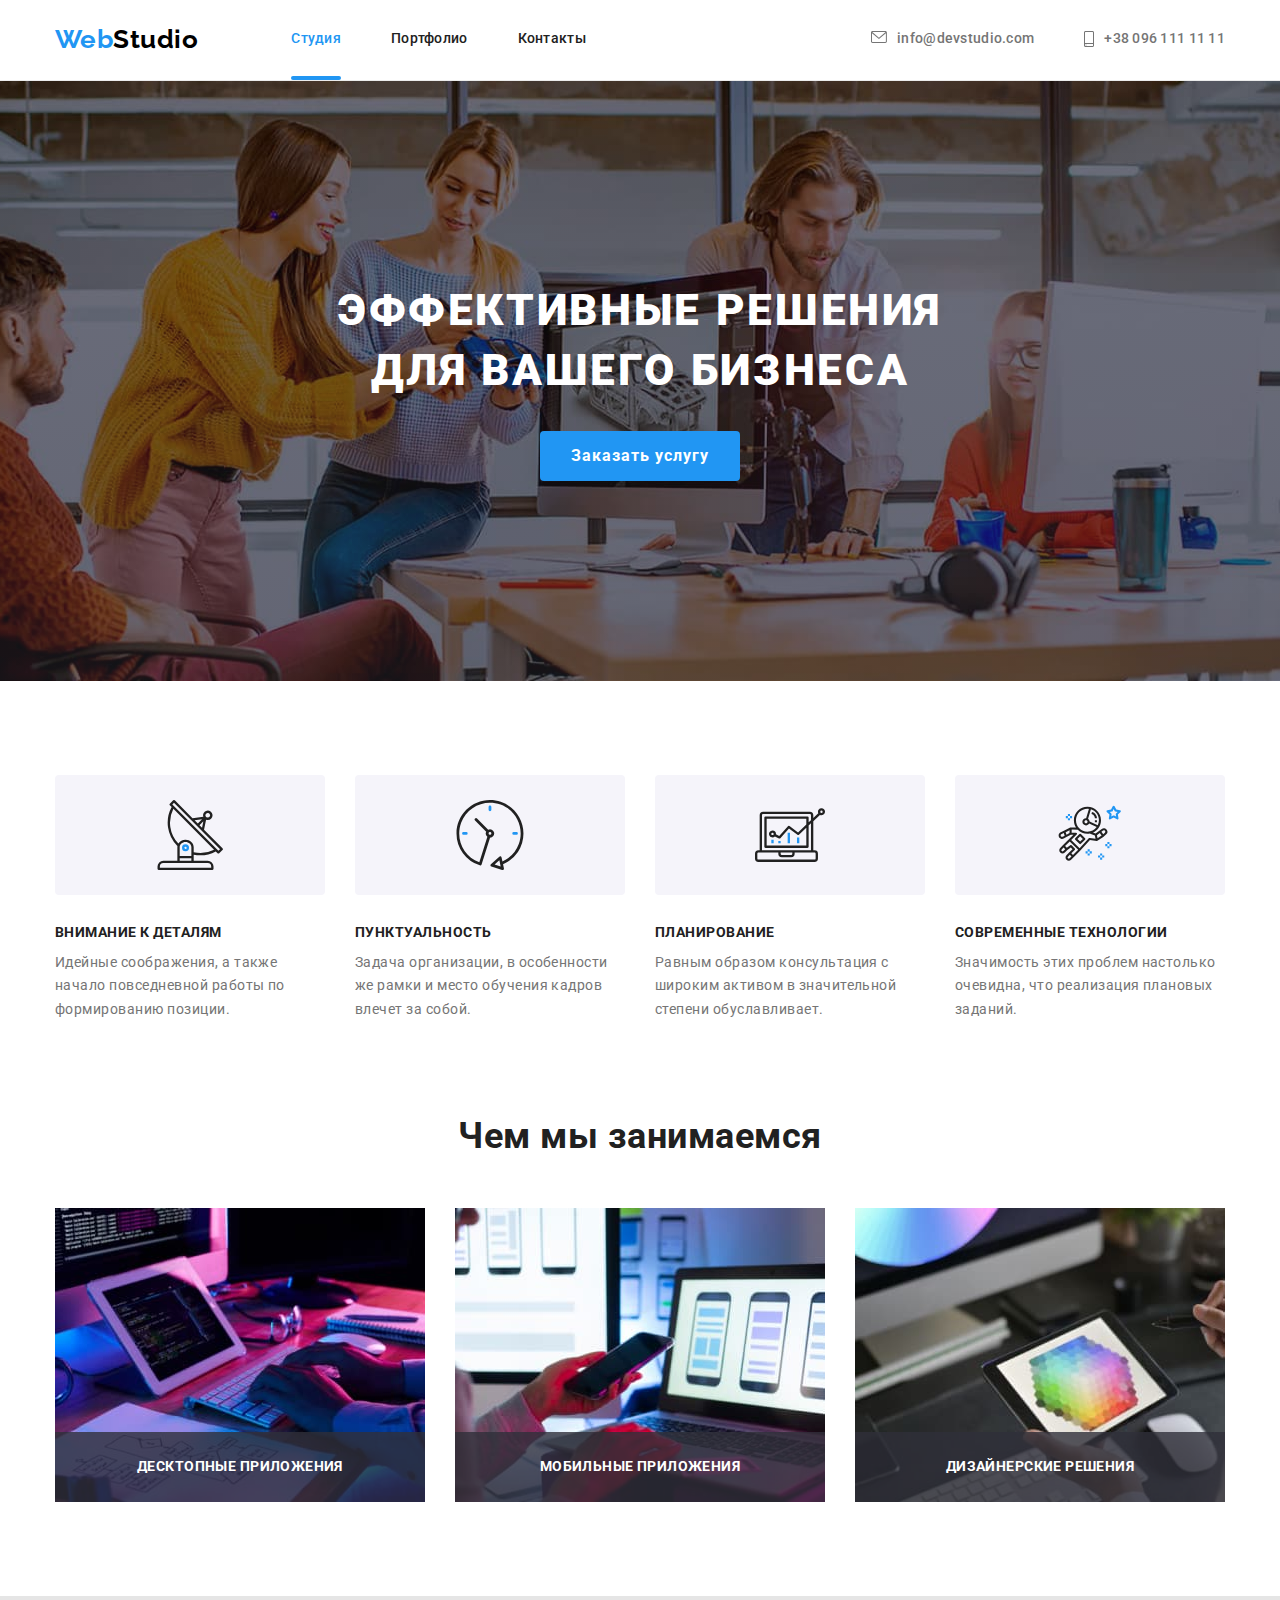
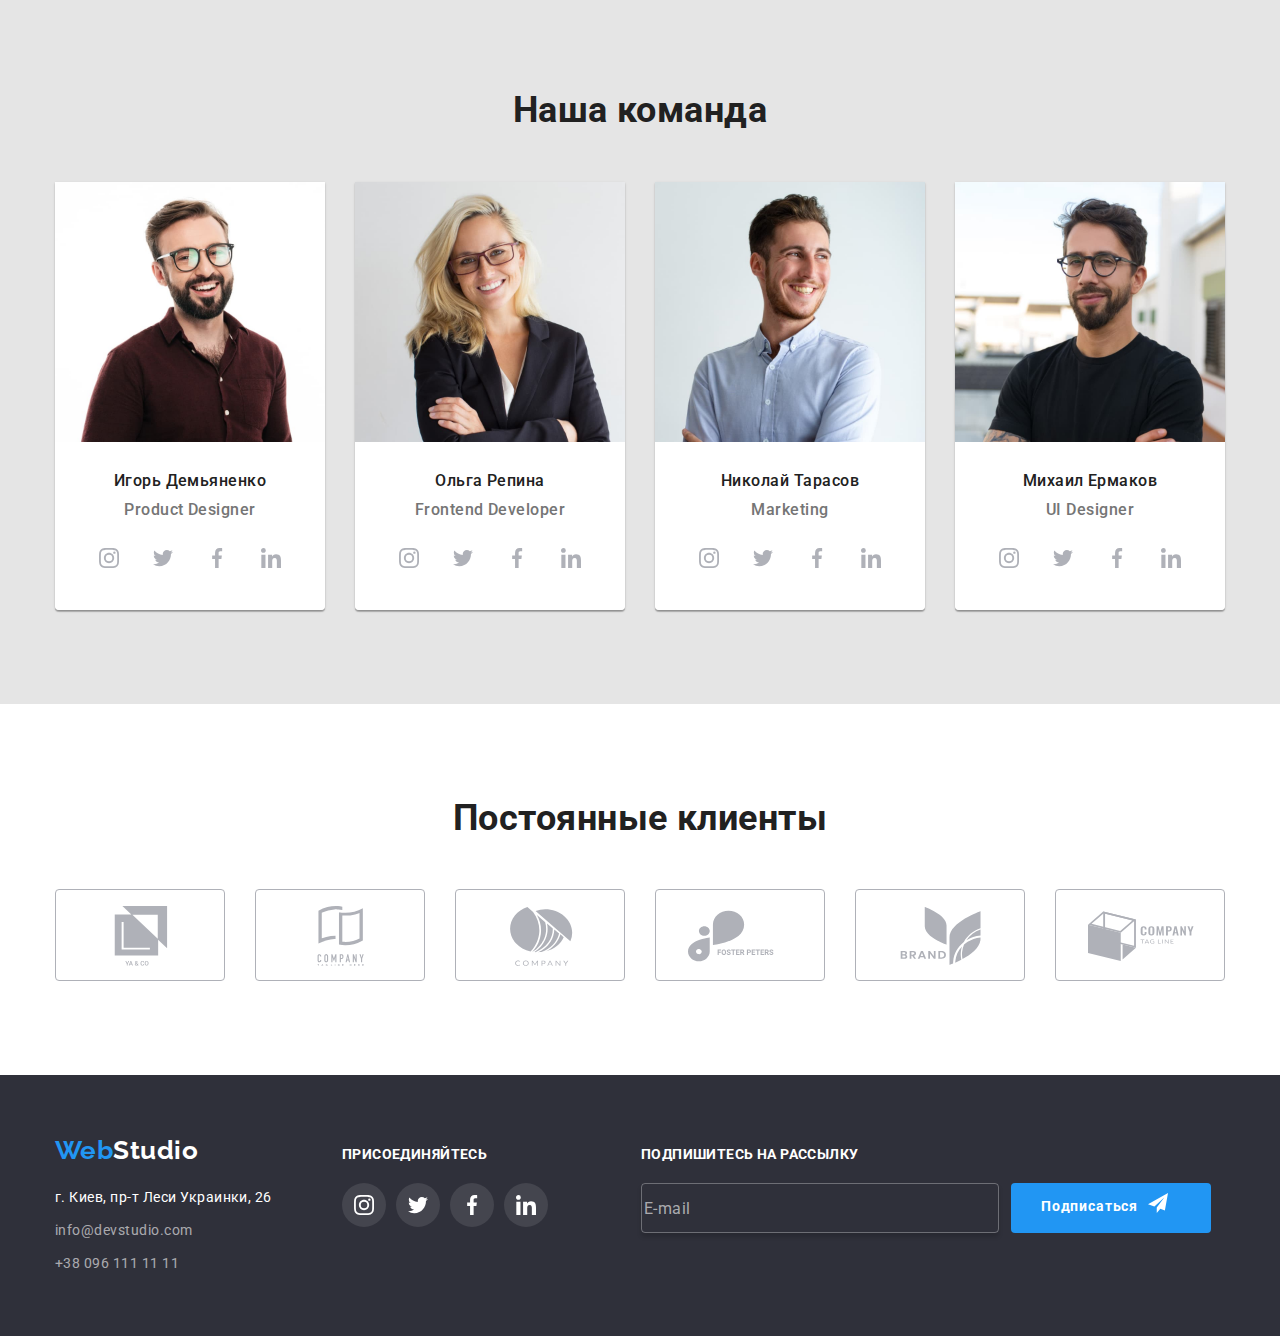
==== commit 15a7d55a: "Made footer" ====
--- a/index.html
+++ b/index.html
@@ -542,22 +542,24 @@
 
     <!-- Футер -->
 
-    <footer class="page-footer">
+    <footer class="page-footer page-footer--theme--dark">
       <div class="footer-info container">
         <div class="footer-contacts">
           <a href="./index.html" class="link logo logo--footer-logo"
             >Web<span class="logo--light-logo">Studio</span></a
           >
-          <address>г. Киев, пр-т Леси Украинки, 26</address>
-          <ul class="footer-contacts list">
-            <li class="footer-contacts-item">
+          <address class="footer-contacts__address">
+            г. Киев, пр-т Леси Украинки, 26
+          </address>
+          <ul class="footer-contacts-list list">
+            <li class="footer-contacts-list__item">
               <a
                 href="mailto:info@devstudio.com"
                 class="footer-contacts__link link"
                 >info@devstudio.com</a
               >
             </li>
-            <li class="footer-contacts-item">
+            <li class="footer-contacts-list__item">
               <a href="tel:+380961111111" class="footer-contacts__link link"
                 >+38 096 111 11 11</a
               >
@@ -565,44 +567,54 @@
           </ul>
         </div>
 
+        <!-- ____________________________________________end -->
+
         <div class="footer-links">
-          <h2 class="footer-title">Присоединяйтесь</h2>
+          <h2 class="footer-links__title">Присоединяйтесь</h2>
 
           <ul class="list social-list">
-            <li class="social-item">
-              <a href="#" class="link">
-                <div class="social-box">
-                  <svg class="social-icon">
+            <li class="social-list__item">
+              <a href="#" class="link social-list__link">
+                <div class="social-list__box social-list__box--theme-dark">
+                  <svg
+                    class="social-list__icon social-list__icon--color--light"
+                  >
                     <use href="./images/symbol-defs.svg#icon-instagram-2"></use>
                   </svg>
                 </div>
               </a>
             </li>
 
-            <li class="social-item">
-              <a href="#" class="link">
-                <div class="social-box">
-                  <svg class="social-icon">
+            <li class="social-list__item">
+              <a href="#" class="link social-list__link">
+                <div class="social-list__box social-list__box--theme-dark">
+                  <svg
+                    class="social-list__icon social-list__icon--color--light"
+                  >
                     <use href="./images/symbol-defs.svg#icon-twitter-1"></use>
                   </svg>
                 </div>
               </a>
             </li>
 
-            <li class="social-item">
-              <a href="#" class="link">
-                <div class="social-box">
-                  <svg class="social-icon">
+            <li class="social-list__item">
+              <a href="#" class="link social-list__link">
+                <div class="social-list__box social-list__box--theme-dark">
+                  <svg
+                    class="social-list__icon social-list__icon--color--light"
+                  >
                     <use href="./images/symbol-defs.svg#icon-facebook-1"></use>
                   </svg>
                 </div>
               </a>
             </li>
 
-            <li class="social-item">
-              <a href="#" class="link">
-                <div class="social-box">
-                  <svg class="social-icon">
+            <li class="social-list__item">
+              <a href="#" class="link social-list__link">
+                <div class="social-list__box social-list__box--theme-dark">
+                  <svg
+                    class="social-list__icon social-list__icon--color--light"
+                  >
                     <use href="./images/symbol-defs.svg#icon-linkedin-1"></use>
                   </svg>
                 </div>
@@ -612,22 +624,29 @@
         </div>
 
         <div class="subscription">
-          <h2 class="footer-title">Подпишитесь на рассылку</h2>
+          <h2 class="subscription__title">Подпишитесь на рассылку</h2>
 
           <div class="subscription-box">
-            <form class="form">
+            <form class="subscription-form">
               <label for="">
                 <input
                   type="email"
                   name="email"
                   placeholder="E-mail"
-                  class="ft-input"
+                  class="subscription-form__input"
                 />
               </label>
-              <button type="submit" class="footer-btn button">
+              <button
+                type="submit"
+                class="button button--primary button__footer-btn"
+              >
                 Подписаться
-                <svg class="social-icon">
-                  <use href="./images/symbol-defs.svg#icon-icon-send"></use>
+                <svg class="button__icon">
+                  <use
+                    href="./images/symbol-defs.svg#icon-icon-send"
+                    width="20"
+                    height="20"
+                  ></use>
                 </svg>
               </button>
             </form>
--- a/css/styles.css
+++ b/css/styles.css
@@ -570,15 +570,15 @@
 
 /* ------------------------SOCIAL-LIST------------- */
 .social-list {
-  margin-left: -10px;
-
   display: flex;
 }
 
 .social-list__item {
+  flex-basis: calc((100% / 3) - 10px);
+}
+
+.social-list__item:not(:first-child) {
   margin-left: 10px;
-
-  flex-basis: calc((100% / 3) - 10px);
 }
 
 .social-list__link {
@@ -838,12 +838,18 @@
 .page-footer {
   padding-top: 60px;
   padding-bottom: 60px;
-
+  font-size: 14px;
+  line-height: 1.71;
+}
+
+.page-footer--theme--dark {
   color: var(--secondary-accent-color);
   background-color: var(--footer-bg-color);
-
-  font-size: 14px;
-  line-height: 1.71;
+}
+
+.footer-info {
+  display: flex;
+  align-items: baseline;
 }
 
 .logo--light-logo {
@@ -856,7 +862,7 @@
 
 /* -----------------------------------------------end */
 
-.page-footer address {
+.footer-contacts__address {
   margin-bottom: 9px;
 
   font-style: normal;
@@ -873,54 +879,25 @@
   color: var(--primary-accent-color);
 }
 
-.footer-contacts-item:not(:last-child) {
+.footer-contacts-list__item:not(:last-child) {
   margin-bottom: 9px;
-}
-
-.page-footer .social-list {
-  display: flex;
-}
-
-.footer-info {
-  display: flex;
-  align-items: baseline;
 }
 
 .footer-links {
   margin-left: 70px;
 }
 
-.footer-links .social-item .link .social-box {
+.social-list__icon--color--light {
+  fill: var(--secondary-accent-color);
+}
+
+.social-list__box--theme-dark {
+  background-color: rgba(255, 255, 255, 0.1);
   transition: background-color var(--transition-time)
     var(--transition-time-func);
 }
 
-.footer-links .social-item .link:hover .social-icon,
-.footer-links .social-item .link:focus .social-icon {
-  fill: var(--secondary-accent-color);
-}
-
-.footer-links .social-item .link:hover .social-box,
-.footer-links .social-item .link:hover .social-box {
-  background-color: var(--primary-accent-color);
-  border-radius: 50%;
-}
-
-.footer-links .social-icon {
-  fill: var(--secondary-accent-color);
-  align-self: center;
-}
-
-.footer-links .social-box {
-  background-color: rgba(255, 255, 255, 0.1);
-  border-radius: 50%;
-}
-
-.footer-links .social-item:not(:first-child) {
-  margin-left: 10px;
-}
-
-.page-footer .footer-title {
+.footer-links__title {
   margin-bottom: 20px;
 
   font-family: Roboto;
@@ -937,17 +914,28 @@
   margin-left: 93px;
 }
 
+.subscription__title {
+  margin-bottom: 20px;
+
+  font-family: Roboto;
+  font-weight: 700;
+  font-size: 14px;
+  line-height: 1.14;
+  letter-spacing: 0.03em;
+  text-transform: uppercase;
+}
+
 .subscription-box {
   display: flex;
   align-items: center;
 }
 
-.form {
+.subscription-form {
   display: flex;
   align-items: center;
 }
 
-.form .ft-input {
+.subscription-form__input {
   display: block;
   width: 358px;
   height: 50px;
@@ -962,7 +950,7 @@
   letter-spacing: 0.03em;
 }
 
-.form .ft-input::placeholder {
+.subscription-form__input::placeholder {
   color: rgba(255, 255, 255, 0.6);
   font-weight: 400;
   font-size: 16px;
@@ -970,41 +958,23 @@
   letter-spacing: 0.03em;
 }
 
-.footer-btn {
+.button__footer-btn {
   margin-left: 12px;
 
   padding: 8px 27px 8px 28px;
 
-  color: var(--secondary-accent-color);
-  background-color: var(--primary-accent-color);
-
-  /* font-family: inherit; */
-  font-weight: 700;
-  /* font-size: 16px; */
-  line-height: 1.87;
-  letter-spacing: 0.06em;
-
   display: flex;
   justify-content: center;
-  align-items: center;
-
-  /* transition: background-color var(--transition-time)
-      var(--transition-time-func),
-    box-shadow var(--transition-time) var(--transition-time-func); */
-}
-
-.footer-btn:hover,
-.footer-btn:focus {
-  background-color: #188ce8;
-  box-shadow: 0px 4px 4px rgba(0, 0, 0, 0.25);
-}
-
-.footer-btn .social-icon {
+}
+
+.button__icon {
+  max-width: 44px;
+  max-height: 44px;
+  display: block;
+
   margin-left: 10px;
   fill: var(--secondary-accent-color);
 }
-
-/* ------------------Модальное окно */
 
 .backdrop {
   width: 100%;
